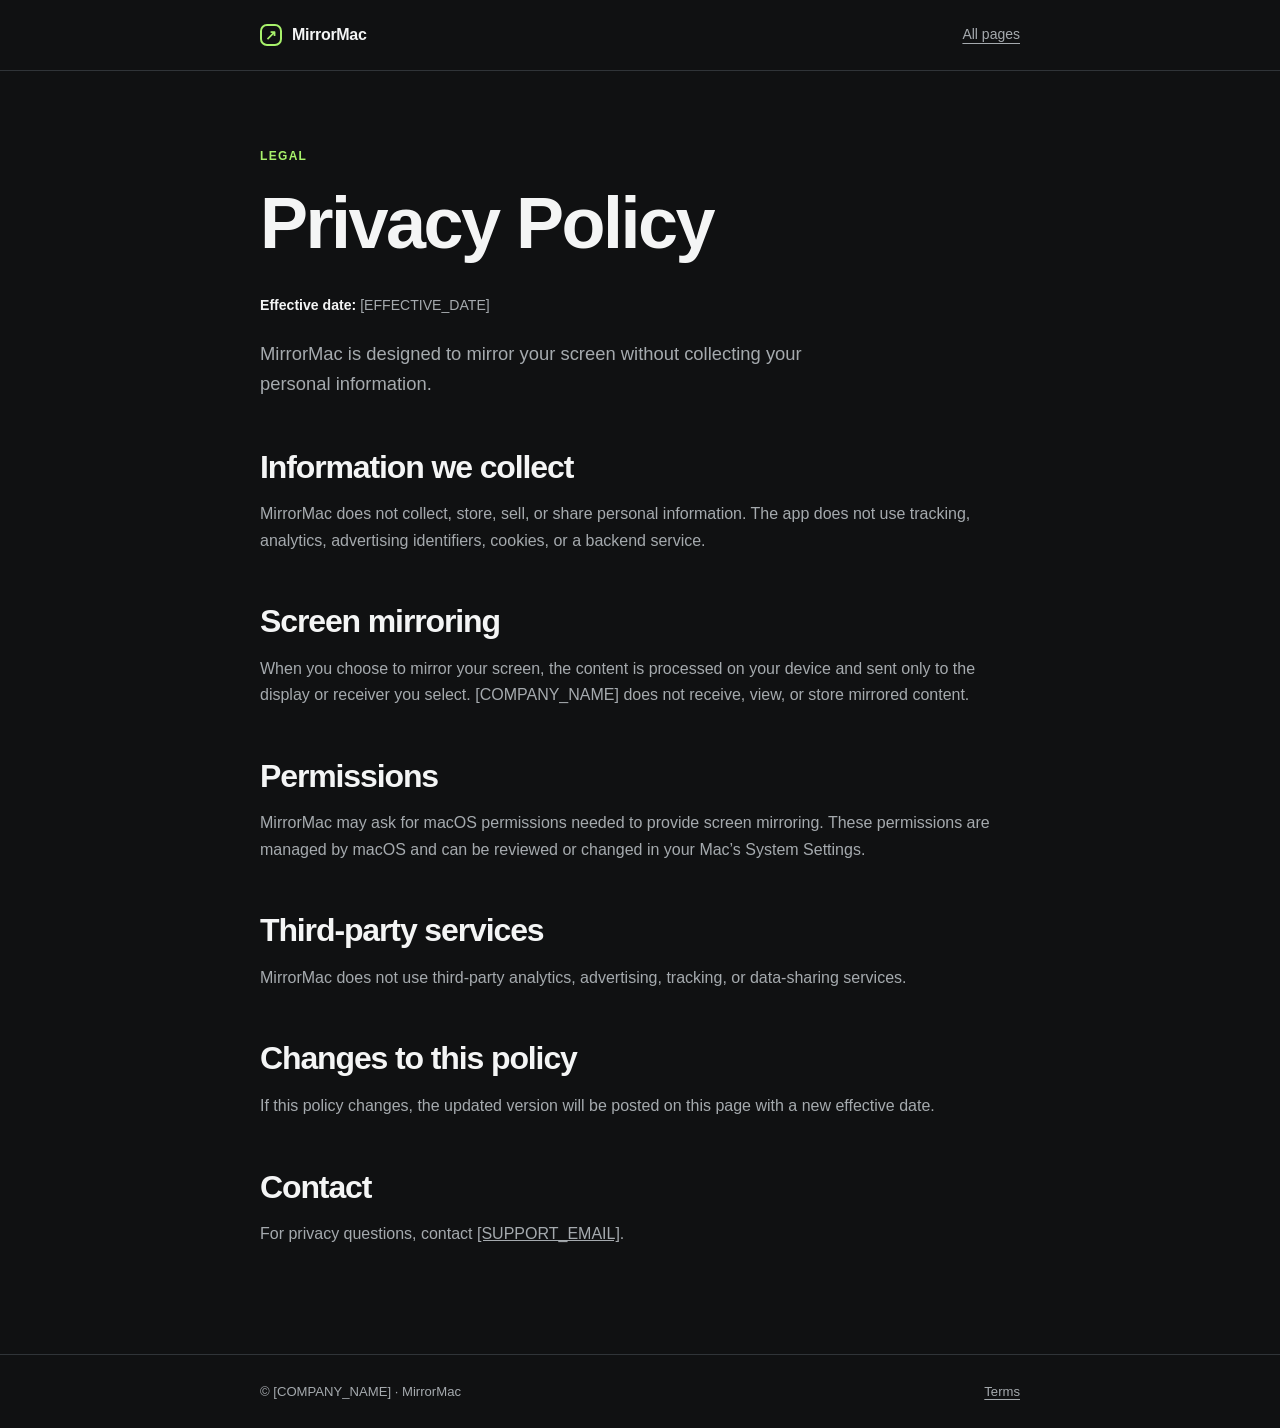
==== privacy-policy.html @ f229c969 "Create MirrorMac legal pages" ====
<!doctype html>
<html lang="en">
  <head>
    <meta charset="utf-8">
    <meta name="viewport" content="width=device-width, initial-scale=1">
    <meta name="description" content="MirrorMac privacy policy.">
    <title>Privacy Policy — MirrorMac</title>
    <link rel="stylesheet" href="styles.css">
  </head>
  <body>
    <header class="site-header"><nav class="nav" aria-label="Main navigation"><a class="brand" href="index.html"><span class="brand-mark">↗</span>MirrorMac</a><a href="index.html">All pages</a></nav></header>
    <main class="content">
      <p class="eyebrow">Legal</p>
      <h1>Privacy Policy</h1>
      <p class="updated"><strong>Effective date:</strong> [EFFECTIVE_DATE]</p>
      <p class="lead">MirrorMac is designed to mirror your screen without collecting your personal information.</p>
      <h2>Information we collect</h2>
      <p>MirrorMac does not collect, store, sell, or share personal information. The app does not use tracking, analytics, advertising identifiers, cookies, or a backend service.</p>
      <h2>Screen mirroring</h2>
      <p>When you choose to mirror your screen, the content is processed on your device and sent only to the display or receiver you select. [COMPANY_NAME] does not receive, view, or store mirrored content.</p>
      <h2>Permissions</h2>
      <p>MirrorMac may ask for macOS permissions needed to provide screen mirroring. These permissions are managed by macOS and can be reviewed or changed in your Mac’s System Settings.</p>
      <h2>Third-party services</h2>
      <p>MirrorMac does not use third-party analytics, advertising, tracking, or data-sharing services.</p>
      <h2>Changes to this policy</h2>
      <p>If this policy changes, the updated version will be posted on this page with a new effective date.</p>
      <h2>Contact</h2>
      <p>For privacy questions, contact <a href="mailto:[SUPPORT_EMAIL]">[SUPPORT_EMAIL]</a>.</p>
    </main>
    <footer><div class="footer-inner"><span>© [COMPANY_NAME] · MirrorMac</span><a href="terms-of-service.html">Terms</a></div></footer>
  </body>
</html>
---- styles.css ----
:root {
  color-scheme: dark;
  --page: #101112;
  --surface: #17191b;
  --line: #303438;
  --text: #f4f5f5;
  --muted: #a5aaae;
  --accent: #a8f26b;
  --max: 760px;
}

* { box-sizing: border-box; }
html { scroll-behavior: smooth; }
body {
  margin: 0;
  min-width: 320px;
  background: var(--page);
  color: var(--text);
  font-family: -apple-system, BlinkMacSystemFont, "Segoe UI", sans-serif;
  font-size: 16px;
  line-height: 1.65;
}
a { color: inherit; }
a:hover { color: var(--accent); }
.site-header { border-bottom: 1px solid var(--line); }
.nav, .content, .footer-inner { width: min(calc(100% - 40px), var(--max)); margin: auto; }
.nav { min-height: 70px; display: flex; align-items: center; justify-content: space-between; gap: 20px; }
.brand { display: inline-flex; align-items: center; gap: 10px; color: var(--text); font-weight: 700; letter-spacing: -.02em; text-decoration: none; }
.brand-mark { display: grid; width: 22px; height: 22px; place-items: center; border: 2px solid var(--accent); border-radius: 7px; color: var(--accent); font-size: 14px; line-height: 1; }
.nav a:not(.brand) { color: var(--muted); font-size: 14px; text-underline-offset: 4px; }
.content { padding: 76px 0 90px; }
.eyebrow { margin: 0 0 15px; color: var(--accent); font-size: 12px; font-weight: 750; letter-spacing: .11em; text-transform: uppercase; }
h1, h2, h3 { letter-spacing: -.035em; line-height: 1.15; }
h1 { max-width: 650px; margin: 0; font-size: clamp(2.45rem, 8vw, 4.5rem); }
h2 { margin: 49px 0 12px; font-size: clamp(1.45rem, 4vw, 2rem); }
h3 { margin: 28px 0 8px; font-size: 1.1rem; }
p, li { color: var(--muted); }
.lead { max-width: 590px; margin: 22px 0 0; font-size: 1.15rem; }
.updated { margin: 29px 0 0; font-size: .88rem; }
.updated strong { color: var(--text); }
ul { padding-left: 1.25rem; }
.card-list { display: grid; gap: 12px; margin-top: 40px; }
.card { display: flex; align-items: center; justify-content: space-between; gap: 24px; padding: 22px 24px; border: 1px solid var(--line); border-radius: 12px; background: var(--surface); color: var(--text); text-decoration: none; transition: border-color .2s ease, transform .2s ease; }
.card:hover { border-color: var(--accent); color: var(--text); transform: translateY(-2px); }
.card h2 { margin: 0; font-size: 1.08rem; }.card p { margin: 3px 0 0; font-size: .92rem; }.arrow { color: var(--accent); font-size: 1.4rem; }
.notice { margin-top: 42px; padding: 20px 22px; border-left: 3px solid var(--accent); background: var(--surface); color: var(--muted); }
.support-box { margin-top: 38px; padding: 30px; border: 1px solid var(--line); border-radius: 14px; background: var(--surface); }.support-box p { margin: 0 0 18px; }.support-box a { color: var(--accent); font-weight: 650; text-underline-offset: 4px; }
footer { border-top: 1px solid var(--line); }.footer-inner { display: flex; justify-content: space-between; gap: 18px; padding: 26px 0; color: var(--muted); font-size: .82rem; }.footer-inner a { text-underline-offset: 3px; }
@media (max-width: 520px) { .nav, .content, .footer-inner { width: min(calc(100% - 32px), var(--max)); }.content { padding: 54px 0 64px; }.nav { min-height: 62px; }.footer-inner { align-items: flex-start; flex-direction: column; gap: 6px; }.card { padding: 19px; }.support-box { padding: 24px; } }
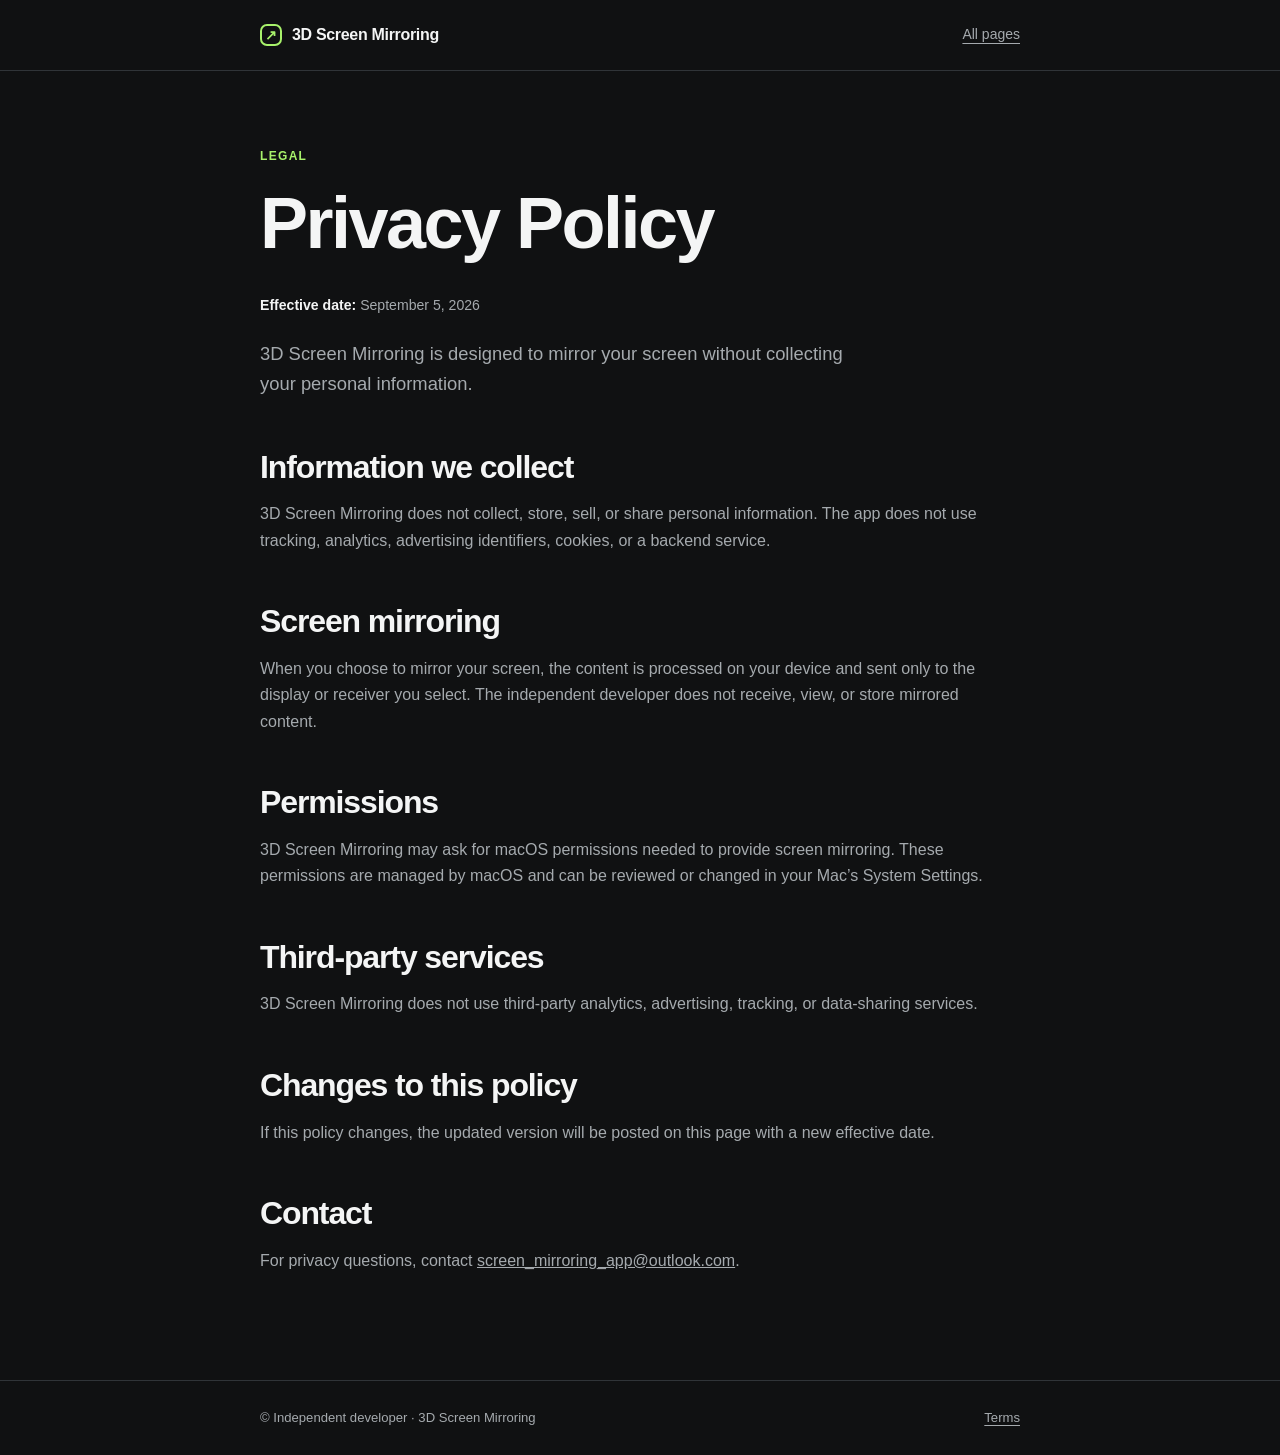
==== commit c93dac5e: "Add legal and support site" ====
--- a/privacy-policy.html
+++ b/privacy-policy.html
@@ -3,30 +3,30 @@
   <head>
     <meta charset="utf-8">
     <meta name="viewport" content="width=device-width, initial-scale=1">
-    <meta name="description" content="MirrorMac privacy policy.">
-    <title>Privacy Policy — MirrorMac</title>
+    <meta name="description" content="3D Screen Mirroring privacy policy.">
+    <title>Privacy Policy — 3D Screen Mirroring</title>
     <link rel="stylesheet" href="styles.css">
   </head>
   <body>
-    <header class="site-header"><nav class="nav" aria-label="Main navigation"><a class="brand" href="index.html"><span class="brand-mark">↗</span>MirrorMac</a><a href="index.html">All pages</a></nav></header>
+    <header class="site-header"><nav class="nav" aria-label="Main navigation"><a class="brand" href="index.html"><span class="brand-mark">↗</span>3D Screen Mirroring</a><a href="index.html">All pages</a></nav></header>
     <main class="content">
       <p class="eyebrow">Legal</p>
       <h1>Privacy Policy</h1>
-      <p class="updated"><strong>Effective date:</strong> [EFFECTIVE_DATE]</p>
-      <p class="lead">MirrorMac is designed to mirror your screen without collecting your personal information.</p>
+      <p class="updated"><strong>Effective date:</strong> September 5, 2026</p>
+      <p class="lead">3D Screen Mirroring is designed to mirror your screen without collecting your personal information.</p>
       <h2>Information we collect</h2>
-      <p>MirrorMac does not collect, store, sell, or share personal information. The app does not use tracking, analytics, advertising identifiers, cookies, or a backend service.</p>
+      <p>3D Screen Mirroring does not collect, store, sell, or share personal information. The app does not use tracking, analytics, advertising identifiers, cookies, or a backend service.</p>
       <h2>Screen mirroring</h2>
-      <p>When you choose to mirror your screen, the content is processed on your device and sent only to the display or receiver you select. [COMPANY_NAME] does not receive, view, or store mirrored content.</p>
+      <p>When you choose to mirror your screen, the content is processed on your device and sent only to the display or receiver you select. The independent developer does not receive, view, or store mirrored content.</p>
       <h2>Permissions</h2>
-      <p>MirrorMac may ask for macOS permissions needed to provide screen mirroring. These permissions are managed by macOS and can be reviewed or changed in your Mac’s System Settings.</p>
+      <p>3D Screen Mirroring may ask for macOS permissions needed to provide screen mirroring. These permissions are managed by macOS and can be reviewed or changed in your Mac’s System Settings.</p>
       <h2>Third-party services</h2>
-      <p>MirrorMac does not use third-party analytics, advertising, tracking, or data-sharing services.</p>
+      <p>3D Screen Mirroring does not use third-party analytics, advertising, tracking, or data-sharing services.</p>
       <h2>Changes to this policy</h2>
       <p>If this policy changes, the updated version will be posted on this page with a new effective date.</p>
       <h2>Contact</h2>
-      <p>For privacy questions, contact <a href="mailto:[SUPPORT_EMAIL]">[SUPPORT_EMAIL]</a>.</p>
+      <p>For privacy questions, contact <a href="mailto:screen_mirroring_app@outlook.com">screen_mirroring_app@outlook.com</a>.</p>
     </main>
-    <footer><div class="footer-inner"><span>© [COMPANY_NAME] · MirrorMac</span><a href="terms-of-service.html">Terms</a></div></footer>
+    <footer><div class="footer-inner"><span>© Independent developer · 3D Screen Mirroring</span><a href="terms-of-service.html">Terms</a></div></footer>
   </body>
 </html>
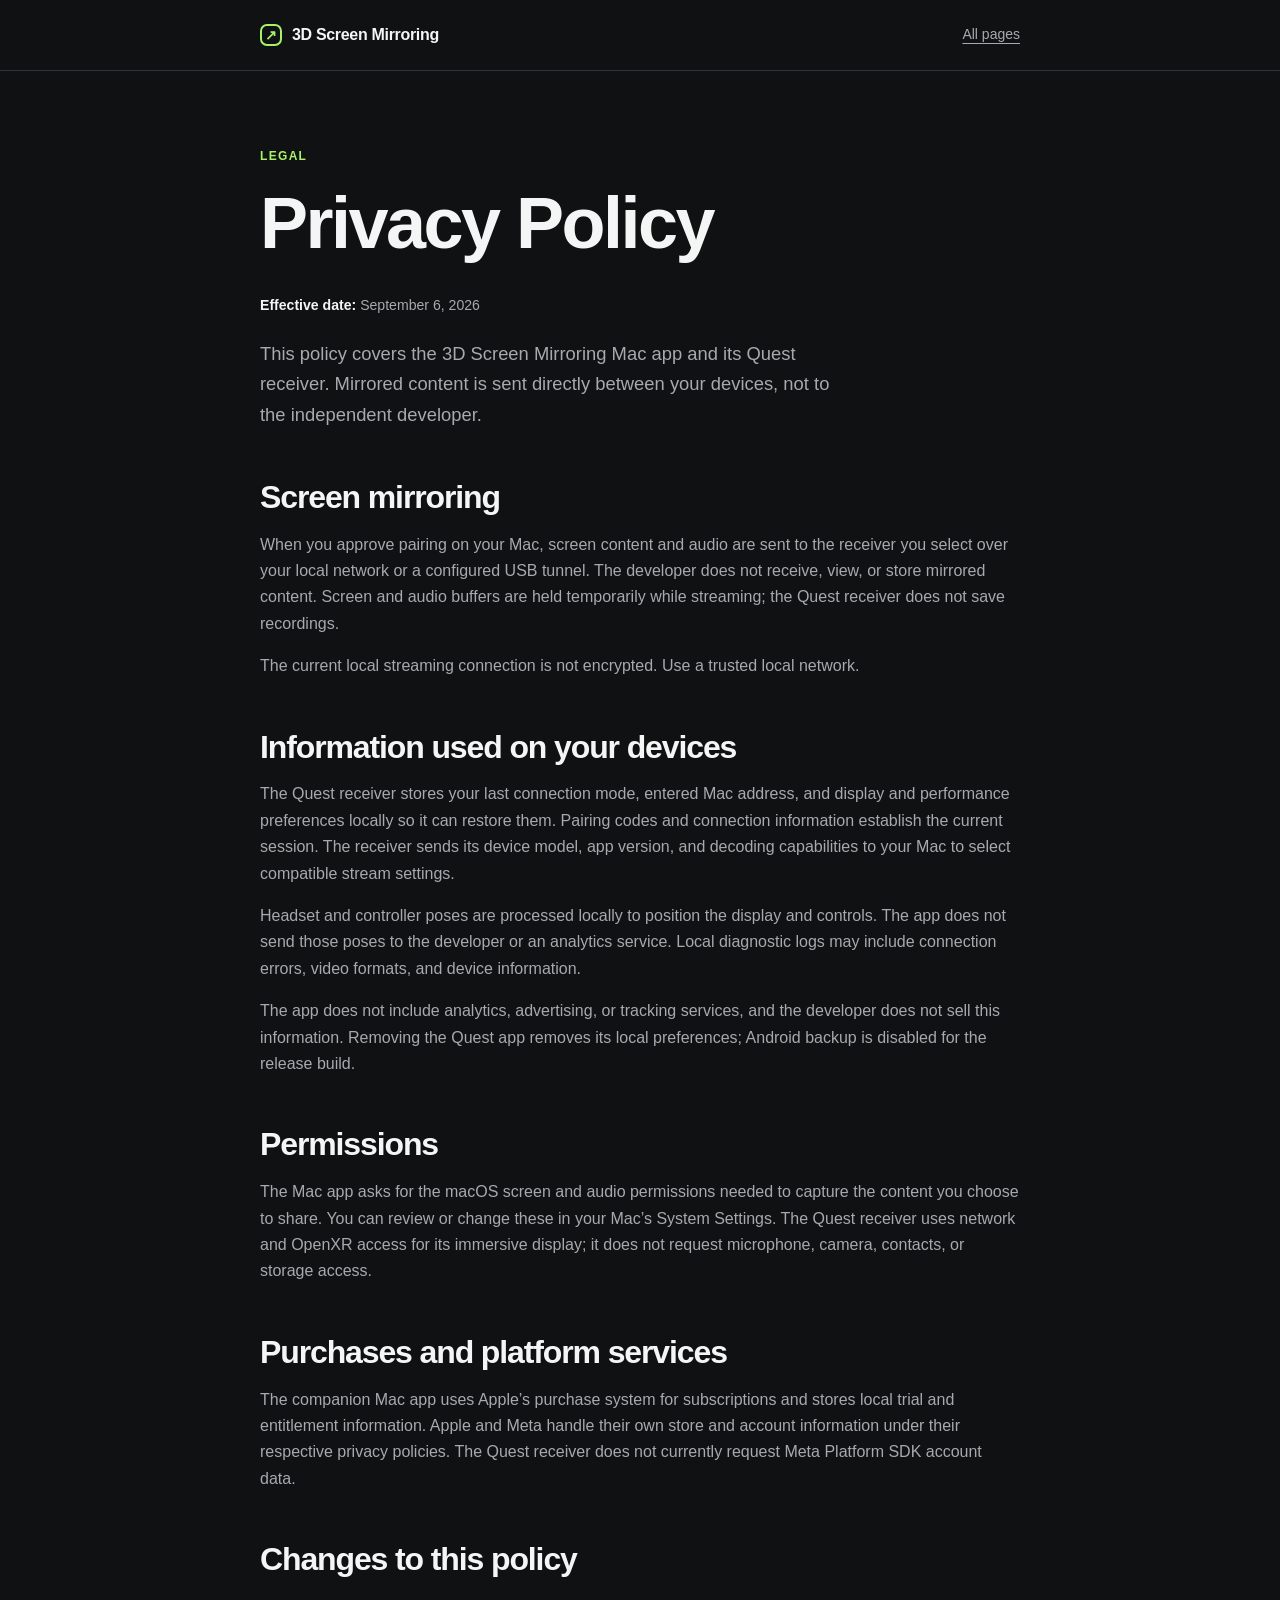
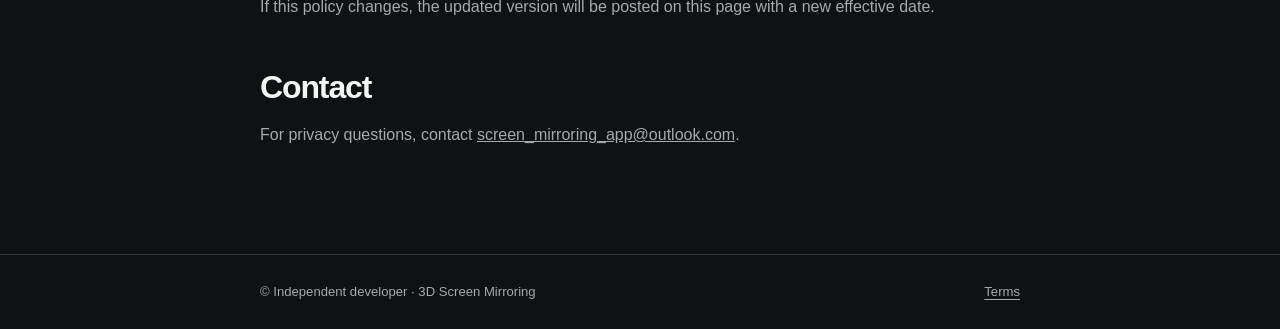
==== commit 01328566: "Update privacy policy for Quest receiver" ====
--- a/privacy-policy.html
+++ b/privacy-policy.html
@@ -12,16 +12,19 @@
     <main class="content">
       <p class="eyebrow">Legal</p>
       <h1>Privacy Policy</h1>
-      <p class="updated"><strong>Effective date:</strong> September 5, 2026</p>
-      <p class="lead">3D Screen Mirroring is designed to mirror your screen without collecting your personal information.</p>
-      <h2>Information we collect</h2>
-      <p>3D Screen Mirroring does not collect, store, sell, or share personal information. The app does not use tracking, analytics, advertising identifiers, cookies, or a backend service.</p>
+      <p class="updated"><strong>Effective date:</strong> September 6, 2026</p>
+      <p class="lead">This policy covers the 3D Screen Mirroring Mac app and its Quest receiver. Mirrored content is sent directly between your devices, not to the independent developer.</p>
       <h2>Screen mirroring</h2>
-      <p>When you choose to mirror your screen, the content is processed on your device and sent only to the display or receiver you select. The independent developer does not receive, view, or store mirrored content.</p>
+      <p>When you approve pairing on your Mac, screen content and audio are sent to the receiver you select over your local network or a configured USB tunnel. The developer does not receive, view, or store mirrored content. Screen and audio buffers are held temporarily while streaming; the Quest receiver does not save recordings.</p>
+      <p>The current local streaming connection is not encrypted. Use a trusted local network.</p>
+      <h2>Information used on your devices</h2>
+      <p>The Quest receiver stores your last connection mode, entered Mac address, and display and performance preferences locally so it can restore them. Pairing codes and connection information establish the current session. The receiver sends its device model, app version, and decoding capabilities to your Mac to select compatible stream settings.</p>
+      <p>Headset and controller poses are processed locally to position the display and controls. The app does not send those poses to the developer or an analytics service. Local diagnostic logs may include connection errors, video formats, and device information.</p>
+      <p>The app does not include analytics, advertising, or tracking services, and the developer does not sell this information. Removing the Quest app removes its local preferences; Android backup is disabled for the release build.</p>
       <h2>Permissions</h2>
-      <p>3D Screen Mirroring may ask for macOS permissions needed to provide screen mirroring. These permissions are managed by macOS and can be reviewed or changed in your Mac’s System Settings.</p>
-      <h2>Third-party services</h2>
-      <p>3D Screen Mirroring does not use third-party analytics, advertising, tracking, or data-sharing services.</p>
+      <p>The Mac app asks for the macOS screen and audio permissions needed to capture the content you choose to share. You can review or change these in your Mac’s System Settings. The Quest receiver uses network and OpenXR access for its immersive display; it does not request microphone, camera, contacts, or storage access.</p>
+      <h2>Purchases and platform services</h2>
+      <p>The companion Mac app uses Apple’s purchase system for subscriptions and stores local trial and entitlement information. Apple and Meta handle their own store and account information under their respective privacy policies. The Quest receiver does not currently request Meta Platform SDK account data.</p>
       <h2>Changes to this policy</h2>
       <p>If this policy changes, the updated version will be posted on this page with a new effective date.</p>
       <h2>Contact</h2>
